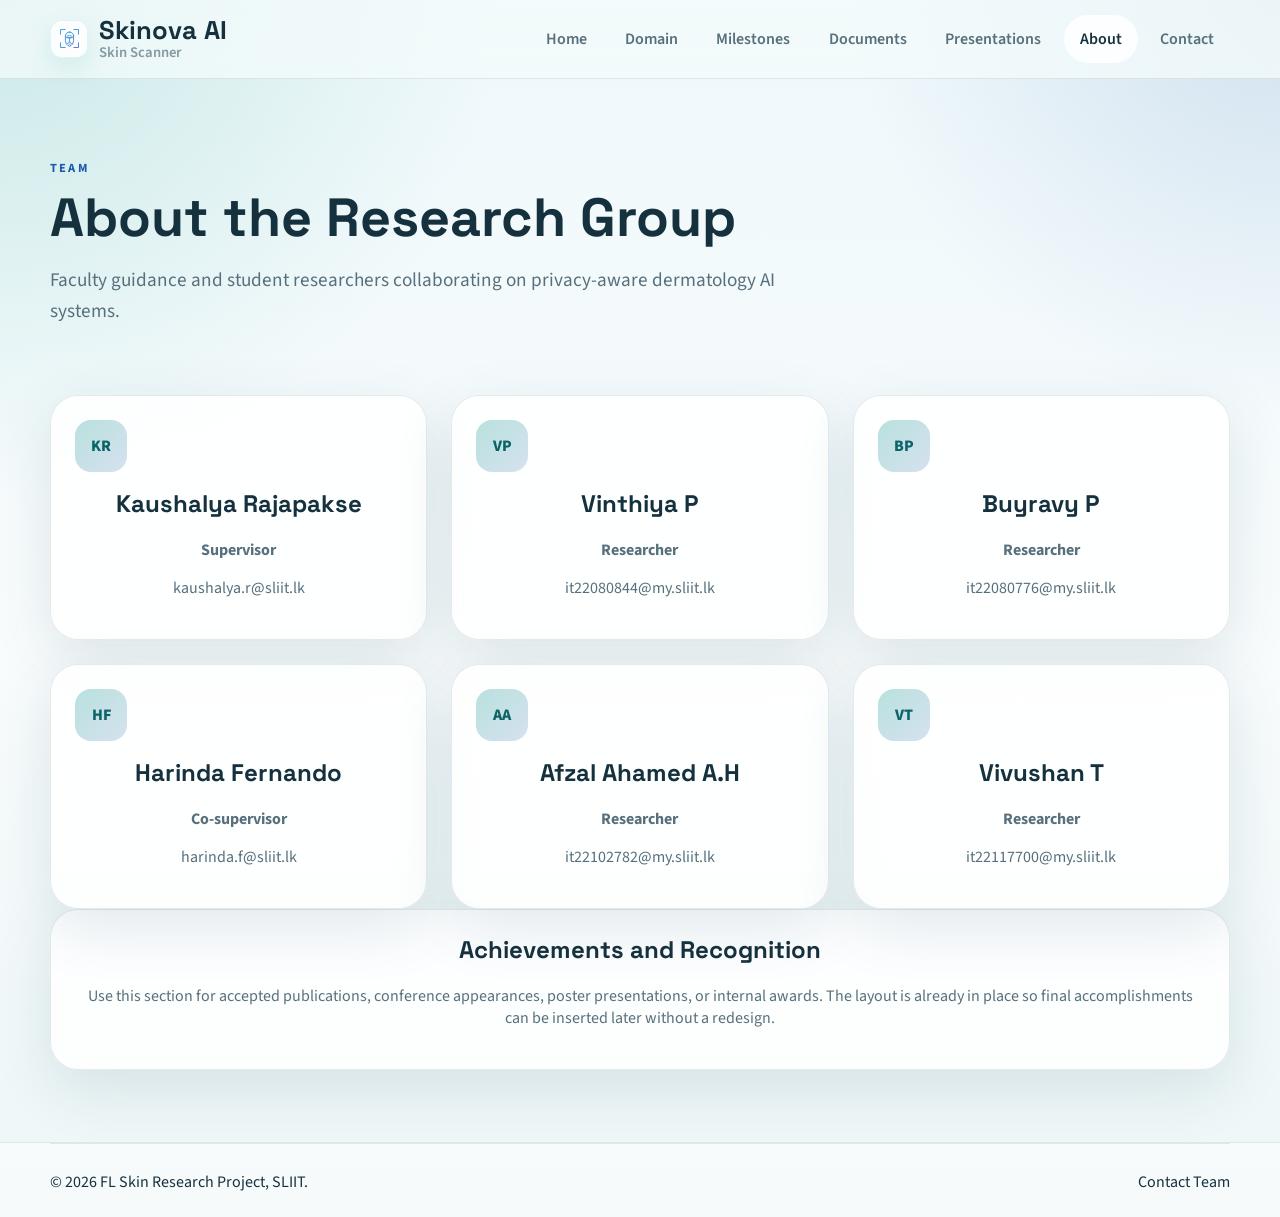
==== about.html @ 16360086 "Add portfolio site pages and assets" ====
<!DOCTYPE html>
<html lang="en">
<head>
  <meta charset="UTF-8">
  <meta name="viewport" content="width=device-width, initial-scale=1.0">
  <title>FL Skin Research | About</title>
  <link rel="preconnect" href="https://fonts.googleapis.com">
  <link rel="preconnect" href="https://fonts.gstatic.com" crossorigin>
  <link href="https://fonts.googleapis.com/css2?family=Space+Grotesk:wght@400;500;700&family=Source+Sans+3:wght@400;600;700&display=swap" rel="stylesheet">
  <link rel="stylesheet" href="assets/css/style.css">
</head>
<body data-page="about">
  <header class="site-header">
    <div class="container nav-shell">
      <a class="brand" href="index.html" aria-label="Skinova AI home">
        <span class="brand-badge" aria-hidden="true">
          <img src="assets/images/skinova-mark.svg" alt="">
        </span>
        <span class="brand-copy">
          <span class="brand-title">Skinova AI</span>
          <span class="brand-subtitle">Skin Scanner</span>
        </span>
      </a>
      <button class="nav-toggle" aria-label="Toggle navigation" aria-expanded="false" type="button">Menu</button>
      <nav class="site-nav" aria-label="Primary navigation">
        <a href="index.html">Home</a>
        <a href="domain.html">Domain</a>
        <a href="milestones.html">Milestones</a>
        <a href="documents.html">Documents</a>
        <a href="presentations.html">Presentations</a>
        <a href="about.html" class="active" aria-current="page">About</a>
        <a href="contact.html">Contact</a>
      </nav>
    </div>
  </header>

  <main class="page-main">
    <section class="page-hero">
      <div class="container">
        <p class="eyebrow">Team</p>
        <h1>About the Research Group</h1>
        <p class="lead narrow">Faculty guidance and student researchers collaborating on privacy-aware dermatology AI systems.</p>
      </div>
    </section>

    <section class="section">
      <div class="container">
        <div class="grid three-col">
          <article class="card team-card">
            <div class="avatar">KR</div>
            <h2>Kaushalya Rajapakse</h2>
            <p class="role">Supervisor</p>
            <p><a href="mailto:kaushalya.r@sliit.lk">kaushalya.r@sliit.lk</a></p>
          </article>
          <article class="card team-card">
            <div class="avatar">VP</div>
            <h2>Vinthiya P</h2>
            <p class="role">Researcher</p>
            <p><a href="mailto:it22080844@my.sliit.lk">it22080844@my.sliit.lk</a></p>
          </article>
          <article class="card team-card">
            <div class="avatar">BP</div>
            <h2>Buyravy P</h2>
            <p class="role">Researcher</p>
            <p><a href="mailto:it22080776@my.sliit.lk">it22080776@my.sliit.lk</a></p>
          </article>
          <article class="card team-card">
            <div class="avatar">HF</div>
            <h2>Harinda Fernando</h2>
            <p class="role">Co-supervisor</p>
            <p><a href="mailto:harinda.f@sliit.lk">harinda.f@sliit.lk</a></p>
          </article>
          <article class="card team-card">
            <div class="avatar">AA</div>
            <h2>Afzal Ahamed A.H</h2>
            <p class="role">Researcher</p>
            <p><a href="mailto:it22102782@my.sliit.lk">it22102782@my.sliit.lk</a></p>
          </article>
          <article class="card team-card">
            <div class="avatar">VT</div>
            <h2>Vivushan T</h2>
            <p class="role">Researcher</p>
            <p><a href="mailto:it22117700@my.sliit.lk">it22117700@my.sliit.lk</a></p>
          </article>
        </div>

        <article class="card achievement-card">
          <h2>Achievements and Recognition</h2>
          <p>Use this section for accepted publications, conference appearances, poster presentations, or internal awards. The layout is already in place so final accomplishments can be inserted later without a redesign.</p>
        </article>
      </div>
    </section>
  </main>

  <footer class="site-footer">
    <div class="container footer-shell">
      <p>© 2026 FL Skin Research Project, SLIIT.</p>
      <a href="contact.html">Contact Team</a>
    </div>
  </footer>
  <script src="assets/js/main.js"></script>
</body>
</html>
---- assets/css/style.css ----
:root {
  --bg: #f4fbfb;
  --surface: rgba(255, 255, 255, 0.84);
  --surface-strong: #ffffff;
  --text: #16313e;
  --muted: #57707c;
  --line: rgba(22, 49, 62, 0.1);
  --primary: #0f8b8d;
  --primary-dark: #0b6467;
  --secondary: #1e5aa8;
  --accent: #b8e1dd;
  --shadow: 0 18px 60px rgba(18, 71, 88, 0.12);
  --radius-lg: 28px;
  --radius-md: 18px;
  --radius-sm: 12px;
  --container: 1180px;
}

* {
  box-sizing: border-box;
}

html {
  scroll-behavior: smooth;
}

body {
  margin: 0;
  display: flex;
  flex-direction: column;
  font-family: "Source Sans 3", sans-serif;
  color: var(--text);
  background:
    radial-gradient(circle at top left, rgba(184, 225, 221, 0.65), transparent 28%),
    radial-gradient(circle at top right, rgba(30, 90, 168, 0.14), transparent 24%),
    linear-gradient(180deg, #eef8fb 0%, #f9fcfd 52%, #edf6f7 100%);
  min-height: 100vh;
}

main,
.page-main {
  flex: 1 0 auto;
}

.site-footer {
  margin-top: auto;
}

a {
  color: inherit;
  text-decoration: none;
}

img {
  max-width: 100%;
}

.container {
  width: min(calc(100% - 2rem), var(--container));
  margin: 0 auto;
}

.site-header {
  position: sticky;
  top: 0;
  z-index: 20;
  backdrop-filter: blur(18px);
  background: rgba(244, 251, 251, 0.74);
  border-bottom: 1px solid var(--line);
}

.nav-shell {
  display: flex;
  align-items: center;
  justify-content: space-between;
  gap: 1rem;
  min-height: 78px;
}

.brand {
  display: inline-flex;
  align-items: center;
  gap: 0.7rem;
  flex: 0 0 auto;
  font-family: "Space Grotesk", sans-serif;
}

.brand-badge {
  display: grid;
  place-items: center;
  width: 38px;
  height: 38px;
  border-radius: 12px;
  background: rgba(255, 255, 255, 0.82);
  border: 1px solid rgba(25, 167, 232, 0.12);
  box-shadow: 0 10px 24px rgba(15, 139, 141, 0.12);
  overflow: hidden;
}

.brand-badge img {
  display: block;
  width: 25px;
  height: 25px;
}

.brand-copy {
  display: grid;
  gap: 0.16rem;
}

.brand-title {
  font-size: 1.6rem;
  line-height: 1;
  font-weight: 700;
  color: var(--text);
}

.brand-subtitle {
  font-family: "Source Sans 3", sans-serif;
  font-size: 0.92rem;
  font-weight: 600;
  line-height: 1;
  color: rgba(87, 112, 124, 0.7);
}

.site-nav {
  display: flex;
  align-items: center;
  gap: 0.4rem;
}

.site-nav a,
.nav-toggle {
  border-radius: 999px;
  padding: 0.8rem 1rem;
  font-weight: 600;
  color: var(--muted);
}

.site-nav a.active,
.site-nav a:hover,
.nav-toggle:hover {
  color: var(--text);
  background: rgba(255, 255, 255, 0.78);
}

.nav-toggle {
  display: none;
  border: 1px solid var(--line);
  background: #fff;
  cursor: pointer;
}

.hero,
.page-hero {
  padding: 5rem 0 3rem;
}

.hero-grid,
.two-col {
  display: grid;
  grid-template-columns: repeat(2, minmax(0, 1fr));
  gap: 1.5rem;
}

.hero h1,
.page-hero h1,
.section-heading h2,
.cta h2 {
  margin: 0;
  font-family: "Space Grotesk", sans-serif;
  line-height: 1.02;
}

.hero h1 {
  font-size: clamp(2.6rem, 5vw, 5rem);
  max-width: 12ch;
}

.page-hero h1 {
  font-size: clamp(2.2rem, 4.2vw, 4rem);
}

.lead {
  margin: 1.2rem 0 0;
  font-size: 1.2rem;
  line-height: 1.65;
  color: var(--muted);
  max-width: 60ch;
}

.narrow {
  max-width: 46rem;
}

.eyebrow,
.card-tag,
.visual-topline {
  margin: 0 0 0.85rem;
  text-transform: uppercase;
  letter-spacing: 0.18em;
  font-size: 0.78rem;
  font-weight: 700;
  color: var(--secondary);
}

.hero-actions,
.badge-row {
  display: flex;
  flex-wrap: wrap;
  gap: 0.8rem;
}

.hero-actions {
  margin: 1.8rem 0;
}

.badge-row span {
  padding: 0.7rem 0.95rem;
  border-radius: 999px;
  background: rgba(255, 255, 255, 0.92);
  border: 1px solid rgba(15, 139, 141, 0.12);
  font-weight: 700;
  color: var(--primary-dark);
}

.btn {
  display: inline-flex;
  align-items: center;
  justify-content: center;
  min-height: 48px;
  padding: 0.85rem 1.2rem;
  border-radius: 999px;
  font-weight: 700;
}

.btn-primary {
  background: linear-gradient(135deg, var(--primary), var(--secondary));
  color: #fff;
  box-shadow: var(--shadow);
}

.btn-secondary {
  background: rgba(255, 255, 255, 0.88);
  border: 1px solid var(--line);
}

.section {
  padding: 1.2rem 0 4.5rem;
}

.tint {
  background: linear-gradient(180deg, rgba(184, 225, 221, 0.18), rgba(255, 255, 255, 0));
}

.section-heading {
  margin-bottom: 1.5rem;
}

.grid {
  display: grid;
  gap: 1.5rem;
}

.three-col {
  grid-template-columns: repeat(3, minmax(0, 1fr));
}

.card,
.glass {
  border: 1px solid var(--line);
  border-radius: var(--radius-lg);
  background: var(--surface);
  box-shadow: var(--shadow);
}

.card {
  padding: 1.5rem;
}

.glass {
  padding: 1.6rem;
}

.card h2,
.card h3 {
  margin-top: 0;
  font-family: "Space Grotesk", sans-serif;
}

.muted,
.card p,
.doc-card a,
.toolbar label,
.contact-form label,
.role {
  color: var(--muted);
}

.workflow {
  display: grid;
  grid-template-columns: repeat(2, minmax(0, 1fr));
  gap: 0.9rem;
  margin: 1.25rem 0;
}

.workflow-node,
.workflow-core,
.icon,
.avatar,
.demo-placeholder {
  display: grid;
  place-items: center;
}

.workflow-node,
.workflow-core {
  min-height: 88px;
  border-radius: var(--radius-md);
  background: rgba(255, 255, 255, 0.86);
  border: 1px solid var(--line);
  font-weight: 700;
}

.workflow-core {
  grid-column: span 2;
  background: linear-gradient(135deg, rgba(15, 139, 141, 0.16), rgba(30, 90, 168, 0.16));
}

.icon-grid {
  display: grid;
  grid-template-columns: repeat(2, minmax(0, 1fr));
  gap: 1rem;
}

.icon-card {
  padding: 1rem;
  border-radius: var(--radius-md);
  background: rgba(255, 255, 255, 0.62);
  border: 1px solid var(--line);
}

.icon,
.avatar {
  width: 52px;
  height: 52px;
  border-radius: 16px;
  background: linear-gradient(135deg, var(--accent), rgba(30, 90, 168, 0.18));
  color: var(--primary-dark);
  font-weight: 800;
  margin-bottom: 1rem;
}

.stack {
  display: grid;
  gap: 1.5rem;
}

.timeline {
  display: grid;
  gap: 1rem;
}

.timeline-item {
  padding-left: 1rem;
  border-left: 3px solid rgba(15, 139, 141, 0.32);
}

.toolbar {
  display: flex;
  align-items: center;
  justify-content: space-between;
  gap: 1rem;
  margin-bottom: 1.5rem;
}

select,
input,
textarea {
  width: 100%;
  padding: 0.9rem 1rem;
  border-radius: 14px;
  border: 1px solid rgba(22, 49, 62, 0.14);
  background: var(--surface-strong);
  font: inherit;
  color: var(--text);
}

.doc-card {
  display: grid;
  gap: 0.8rem;
}

.doc-card a {
  padding: 0.95rem 1rem;
  border-radius: 14px;
  background: rgba(255, 255, 255, 0.84);
  border: 1px solid var(--line);
  font-weight: 700;
}

.doc-card a:hover {
  color: var(--text);
}

.team-card,
.achievement-card {
  text-align: center;
}

.role {
  font-weight: 700;
}

.contact-form {
  display: grid;
  gap: 0.85rem;
}

.demo-placeholder {
  min-height: 220px;
  margin-top: 1rem;
  border: 1px dashed rgba(15, 139, 141, 0.36);
  border-radius: var(--radius-md);
  background: linear-gradient(135deg, rgba(184, 225, 221, 0.25), rgba(30, 90, 168, 0.1));
  color: var(--secondary);
  font-weight: 700;
}

.cta {
  display: flex;
  align-items: center;
  justify-content: space-between;
  gap: 1rem;
  padding: 1.8rem;
  border-radius: var(--radius-lg);
  background: linear-gradient(135deg, rgba(15, 139, 141, 0.12), rgba(30, 90, 168, 0.08));
  border: 1px solid var(--line);
}

.site-footer {
  margin-top: auto;
  border-top: 1px solid var(--line);
  background: rgba(255, 255, 255, 0.45);
}

.footer-stack {
  display: grid;
  gap: 1.25rem;
  padding: 2rem 0;
}

.footer-intro {
  max-width: 56rem;
}

.footer-kicker {
  margin: 0 0 0.35rem;
  font-family: "Space Grotesk", sans-serif;
  font-size: 1rem;
  font-weight: 700;
}

.footer-copy {
  margin: 0;
  color: var(--muted);
  line-height: 1.6;
}

.footer-links {
  display: flex;
  flex-wrap: wrap;
  gap: 0.75rem;
}

.footer-links a {
  padding: 0.8rem 1rem;
  border-radius: 999px;
  border: 1px solid var(--line);
  background: rgba(255, 255, 255, 0.84);
  font-weight: 700;
  color: var(--muted);
}

.footer-links a:hover {
  color: var(--text);
}

.footer-shell {
  display: flex;
  align-items: center;
  justify-content: space-between;
  gap: 1rem;
  min-height: 74px;
  padding-top: 0.25rem;
  border-top: 1px solid var(--line);
}

.hidden {
  display: none;
}

@media (max-width: 900px) {
  .nav-shell {
    flex-wrap: wrap;
    padding: 0.75rem 0;
  }

  .nav-toggle {
    display: inline-flex;
  }

  .site-nav {
    position: absolute;
    top: calc(100% + 0.75rem);
    right: 1rem;
    left: 1rem;
    display: none;
    flex-direction: column;
    align-items: stretch;
    padding: 0.75rem;
    background: rgba(255, 255, 255, 0.98);
    border: 1px solid var(--line);
    border-radius: 22px;
    box-shadow: var(--shadow);
  }

  .site-nav.open {
    display: flex;
  }

  .hero-grid,
  .two-col,
  .three-col,
  .icon-grid {
    grid-template-columns: 1fr;
  }

  .cta,
  .toolbar,
  .footer-shell {
    flex-direction: column;
    align-items: flex-start;
  }

  .footer-stack {
    padding: 1.5rem 0;
  }
}

@media (max-width: 640px) {
  .brand {
    max-width: calc(100% - 96px);
  }

  .brand-badge {
    width: 34px;
    height: 34px;
  }

  .brand-badge img {
    width: 22px;
    height: 22px;
  }

  .brand-title {
    font-size: 1.2rem;
  }

  .brand-subtitle {
    font-size: 0.82rem;
  }

  .hero,
  .page-hero {
    padding-top: 3.6rem;
  }

  .card,
  .glass,
  .cta {
    padding: 1.2rem;
  }

  .container {
    width: min(calc(100% - 1.2rem), var(--container));
  }
}
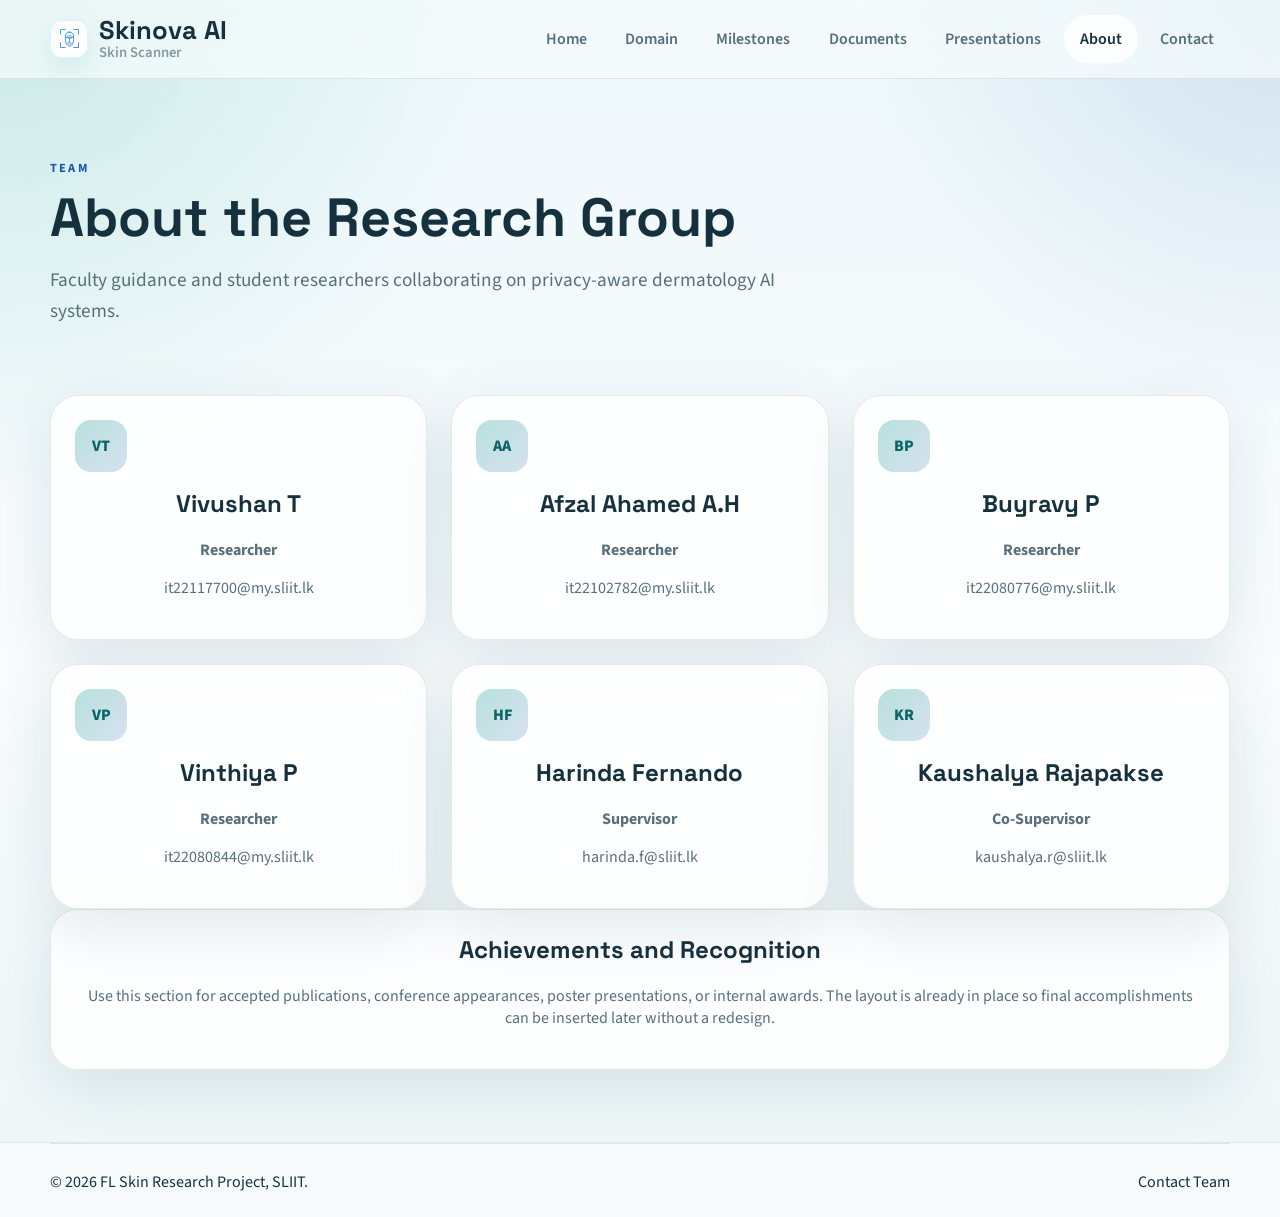
==== commit cddd8857: "Update about page" ====
--- a/about.html
+++ b/about.html
@@ -47,10 +47,22 @@
       <div class="container">
         <div class="grid three-col">
           <article class="card team-card">
-            <div class="avatar">KR</div>
-            <h2>Kaushalya Rajapakse</h2>
-            <p class="role">Supervisor</p>
-            <p><a href="mailto:kaushalya.r@sliit.lk">kaushalya.r@sliit.lk</a></p>
+            <div class="avatar">VT</div>
+            <h2>Vivushan T</h2>
+            <p class="role">Researcher</p>
+            <p><a href="mailto:it22117700@my.sliit.lk">it22117700@my.sliit.lk</a></p>
+          </article>
+          <article class="card team-card">
+            <div class="avatar">AA</div>
+            <h2>Afzal Ahamed A.H</h2>
+            <p class="role">Researcher</p>
+            <p><a href="mailto:it22102782@my.sliit.lk">it22102782@my.sliit.lk</a></p>
+          </article>
+          <article class="card team-card">
+            <div class="avatar">BP</div>
+            <h2>Buyravy P</h2>
+            <p class="role">Researcher</p>
+            <p><a href="mailto:it22080776@my.sliit.lk">it22080776@my.sliit.lk</a></p>
           </article>
           <article class="card team-card">
             <div class="avatar">VP</div>
@@ -59,28 +71,16 @@
             <p><a href="mailto:it22080844@my.sliit.lk">it22080844@my.sliit.lk</a></p>
           </article>
           <article class="card team-card">
-            <div class="avatar">BP</div>
-            <h2>Buyravy P</h2>
-            <p class="role">Researcher</p>
-            <p><a href="mailto:it22080776@my.sliit.lk">it22080776@my.sliit.lk</a></p>
-          </article>
-          <article class="card team-card">
             <div class="avatar">HF</div>
             <h2>Harinda Fernando</h2>
-            <p class="role">Co-supervisor</p>
+            <p class="role">Supervisor</p>
             <p><a href="mailto:harinda.f@sliit.lk">harinda.f@sliit.lk</a></p>
           </article>
           <article class="card team-card">
-            <div class="avatar">AA</div>
-            <h2>Afzal Ahamed A.H</h2>
-            <p class="role">Researcher</p>
-            <p><a href="mailto:it22102782@my.sliit.lk">it22102782@my.sliit.lk</a></p>
-          </article>
-          <article class="card team-card">
-            <div class="avatar">VT</div>
-            <h2>Vivushan T</h2>
-            <p class="role">Researcher</p>
-            <p><a href="mailto:it22117700@my.sliit.lk">it22117700@my.sliit.lk</a></p>
+            <div class="avatar">KR</div>
+            <h2>Kaushalya Rajapakse</h2>
+            <p class="role">Co-Supervisor</p>
+            <p><a href="mailto:kaushalya.r@sliit.lk">kaushalya.r@sliit.lk</a></p>
           </article>
         </div>
 
